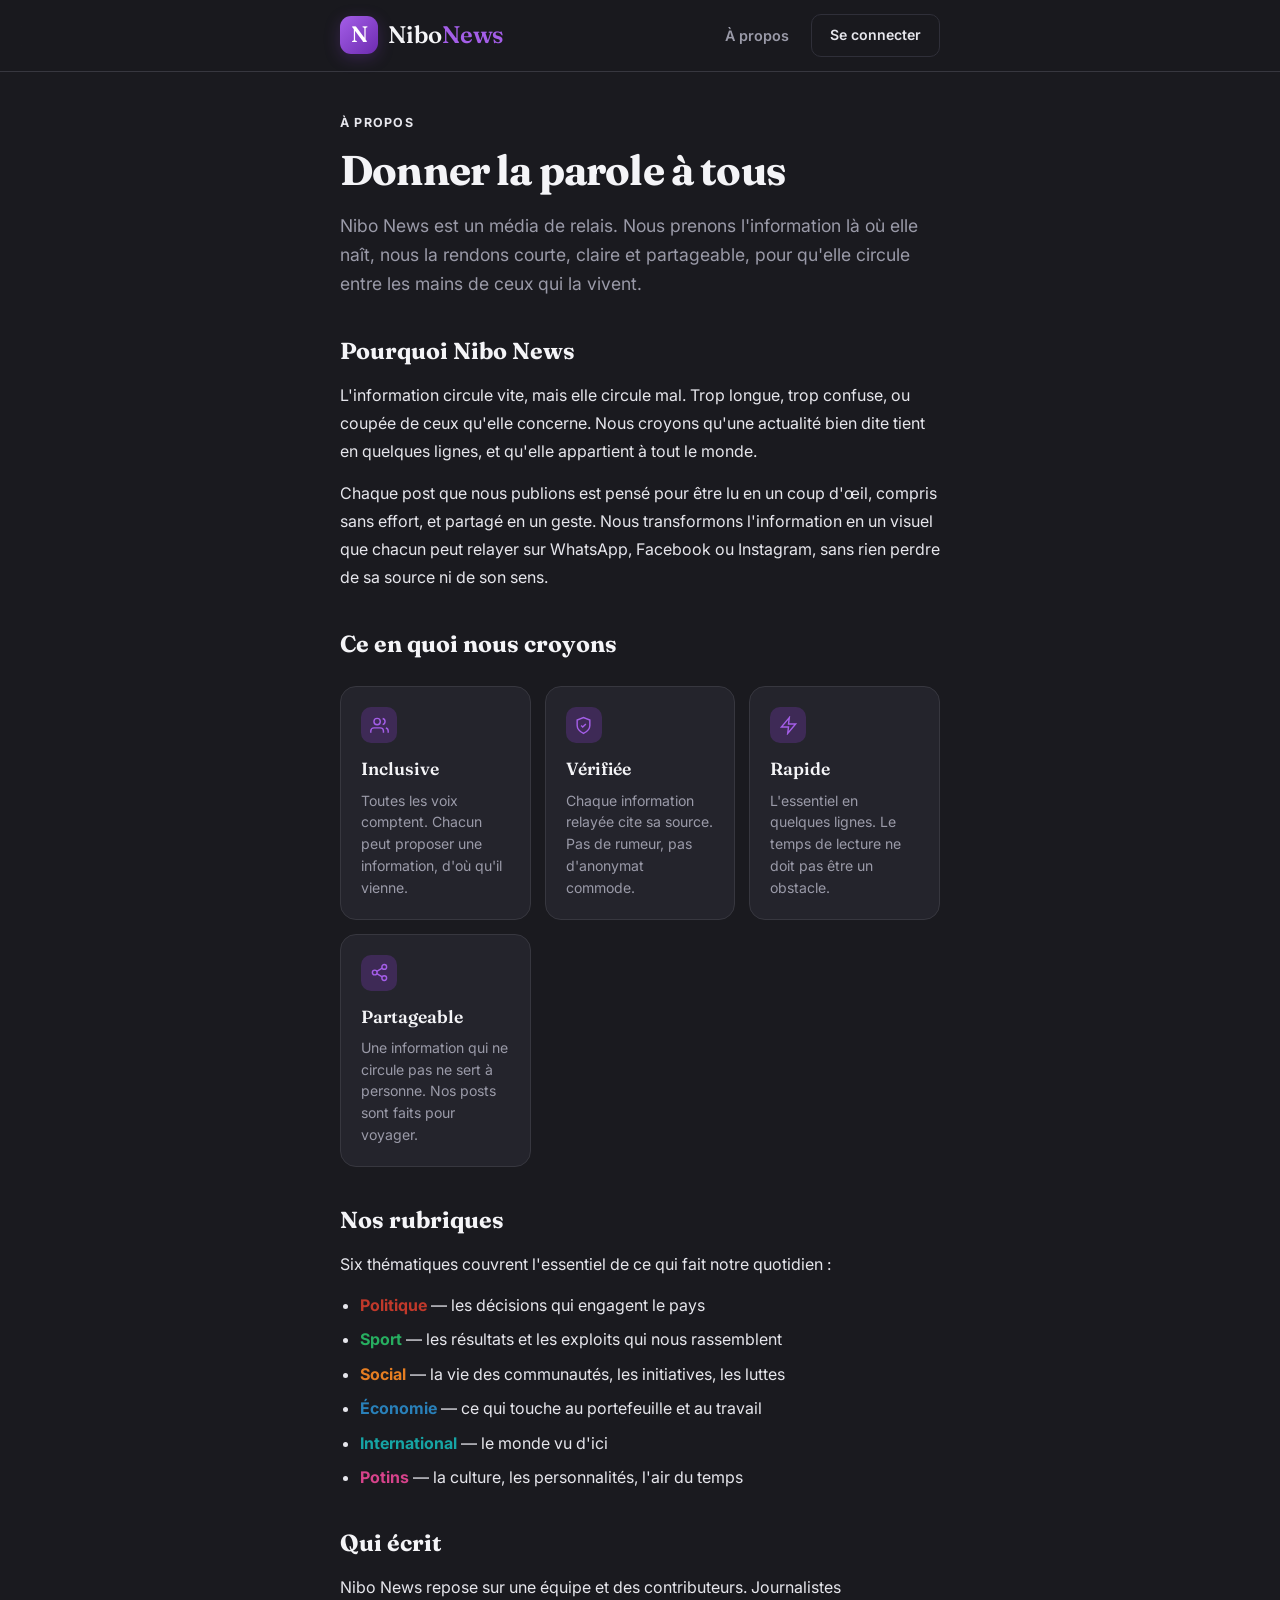
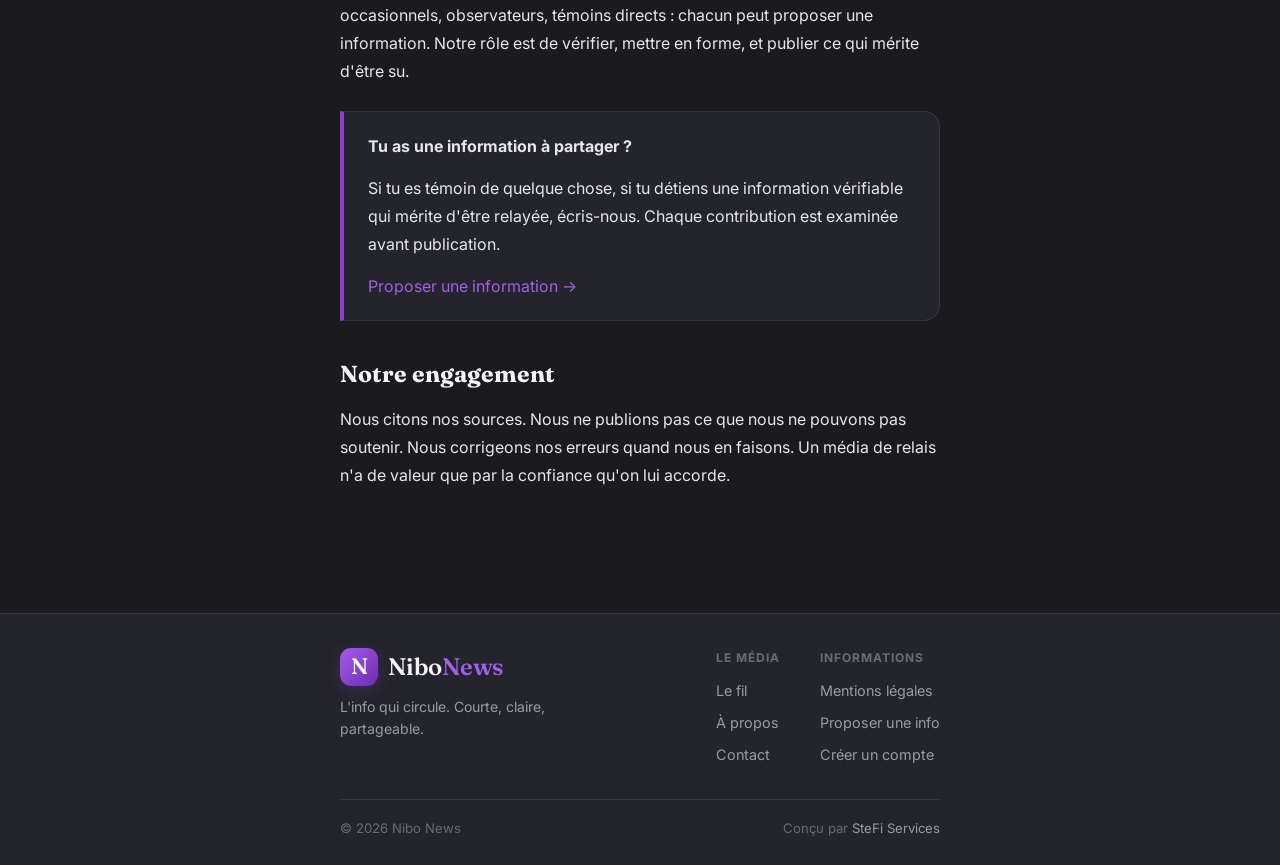
==== a-propos.html @ 6adb6b98 "Pages a propos contact mentions legales et pied de page" ====
<!DOCTYPE html>
<html lang="fr">
<head>
<meta charset="UTF-8">
<meta name="viewport" content="width=device-width, initial-scale=1.0">
<title>À propos · Nibo News</title>
<meta name="description" content="Nibo News, le média de relais qui donne la parole à tous. Une information courte, claire et partageable.">
<link rel="preconnect" href="https://fonts.googleapis.com">
<link rel="preconnect" href="https://fonts.gstatic.com" crossorigin>
<link href="https://fonts.googleapis.com/css2?family=Fraunces:ital,opsz,wght@0,9..144,400;0,9..144,500;0,9..144,600&family=Inter:wght@400;500;600;700&display=swap" rel="stylesheet">
<link rel="stylesheet" href="css/style.css">
</head>
<body>

<header>
  <div class="nav">
    <a href="index.html" class="logo"><span class="logo-mark">N</span><span class="logo-txt">Nibo<b>News</b></span></a>
    <div class="nav-actions"><a href="a-propos.html" class="nav-lien">À propos</a><a href="connexion.html" class="btn-connexion">Se connecter</a></div>
  </div>
</header>

<main class="page">
  <p class="page-kicker">À propos</p>
  <h1>Donner la parole à tous</h1>
  <p class="chapo">Nibo News est un média de relais. Nous prenons l'information là où elle naît, nous la rendons courte, claire et partageable, pour qu'elle circule entre les mains de ceux qui la vivent.</p>

  <h2>Pourquoi Nibo News</h2>
  <p>L'information circule vite, mais elle circule mal. Trop longue, trop confuse, ou coupée de ceux qu'elle concerne. Nous croyons qu'une actualité bien dite tient en quelques lignes, et qu'elle appartient à tout le monde.</p>
  <p>Chaque post que nous publions est pensé pour être lu en un coup d'œil, compris sans effort, et partagé en un geste. Nous transformons l'information en un visuel que chacun peut relayer sur WhatsApp, Facebook ou Instagram, sans rien perdre de sa source ni de son sens.</p>

  <h2>Ce en quoi nous croyons</h2>
  <div class="valeurs">
    <div class="valeur">
      <div class="v-pastille"><svg viewBox="0 0 24 24" fill="none" stroke="currentColor" stroke-width="1.8"><path d="M17 21v-2a4 4 0 0 0-4-4H5a4 4 0 0 0-4 4v2"/><circle cx="9" cy="7" r="4"/><path d="M23 21v-2a4 4 0 0 0-3-3.87"/><path d="M16 3.13a4 4 0 0 1 0 7.75"/></svg></div>
      <h3>Inclusive</h3>
      <p>Toutes les voix comptent. Chacun peut proposer une information, d'où qu'il vienne.</p>
    </div>
    <div class="valeur">
      <div class="v-pastille"><svg viewBox="0 0 24 24" fill="none" stroke="currentColor" stroke-width="1.8"><path d="M12 22s8-4 8-10V5l-8-3-8 3v7c0 6 8 10 8 10z"/><path d="M9 12l2 2 4-4"/></svg></div>
      <h3>Vérifiée</h3>
      <p>Chaque information relayée cite sa source. Pas de rumeur, pas d'anonymat commode.</p>
    </div>
    <div class="valeur">
      <div class="v-pastille"><svg viewBox="0 0 24 24" fill="none" stroke="currentColor" stroke-width="1.8"><path d="M13 2L3 14h9l-1 8 10-12h-9l1-8z"/></svg></div>
      <h3>Rapide</h3>
      <p>L'essentiel en quelques lignes. Le temps de lecture ne doit pas être un obstacle.</p>
    </div>
    <div class="valeur">
      <div class="v-pastille"><svg viewBox="0 0 24 24" fill="none" stroke="currentColor" stroke-width="1.8"><circle cx="18" cy="5" r="3"/><circle cx="6" cy="12" r="3"/><circle cx="18" cy="19" r="3"/><path d="M8.6 13.5l6.8 4M15.4 6.5l-6.8 4"/></svg></div>
      <h3>Partageable</h3>
      <p>Une information qui ne circule pas ne sert à personne. Nos posts sont faits pour voyager.</p>
    </div>
  </div>

  <h2>Nos rubriques</h2>
  <p>Six thématiques couvrent l'essentiel de ce qui fait notre quotidien :</p>
  <ul>
    <li><strong style="color:var(--politique)">Politique</strong> — les décisions qui engagent le pays</li>
    <li><strong style="color:var(--sport)">Sport</strong> — les résultats et les exploits qui nous rassemblent</li>
    <li><strong style="color:var(--social)">Social</strong> — la vie des communautés, les initiatives, les luttes</li>
    <li><strong style="color:var(--economie)">Économie</strong> — ce qui touche au portefeuille et au travail</li>
    <li><strong style="color:var(--international)">International</strong> — le monde vu d'ici</li>
    <li><strong style="color:var(--potins)">Potins</strong> — la culture, les personnalités, l'air du temps</li>
  </ul>

  <h2>Qui écrit</h2>
  <p>Nibo News repose sur une équipe et des contributeurs. Journalistes occasionnels, observateurs, témoins directs : chacun peut proposer une information. Notre rôle est de vérifier, mettre en forme, et publier ce qui mérite d'être su.</p>

  <div class="encart">
    <p><strong>Tu as une information à partager ?</strong></p>
    <p>Si tu es témoin de quelque chose, si tu détiens une information vérifiable qui mérite d'être relayée, écris-nous. Chaque contribution est examinée avant publication.</p>
    <p><a href="contact.html">Proposer une information →</a></p>
  </div>

  <h2>Notre engagement</h2>
  <p>Nous citons nos sources. Nous ne publions pas ce que nous ne pouvons pas soutenir. Nous corrigeons nos erreurs quand nous en faisons. Un média de relais n'a de valeur que par la confiance qu'on lui accorde.</p>
</main>

<footer>
  <div class="foot-inner">
    <div class="foot-haut">
      <div class="foot-marque">
        <a href="index.html" class="logo"><span class="logo-mark">N</span><span class="logo-txt">Nibo<b>News</b></span></a>
        <p>L'info qui circule. Courte, claire, partageable.</p>
      </div>
      <div class="foot-liens">
        <div class="foot-col">
          <h4>Le média</h4>
          <a href="index.html">Le fil</a>
          <a href="a-propos.html">À propos</a>
          <a href="contact.html">Contact</a>
        </div>
        <div class="foot-col">
          <h4>Informations</h4>
          <a href="mentions-legales.html">Mentions légales</a>
          <a href="contact.html">Proposer une info</a>
          <a href="inscription.html">Créer un compte</a>
        </div>
      </div>
    </div>
    <div class="foot-bas">
      <span>© 2026 Nibo News</span>
      <span>Conçu par <a href="https://stefi-services.vercel.app/" target="_blank" rel="noopener">SteFi Services</a></span>
    </div>
  </div>
</footer>

</body>
</html>
---- css/style.css ----
/* ============================================================
   Nibo News — média de relais
   Fond gris ardoise · thème pourpre · 6 rubriques colorées
   ============================================================ */
:root{
  /* Base */
  --gris:#1a1a1f;          /* fond principal, gris très sombre */
  --gris-2:#24242c;        /* cartes, surfaces */
  --gris-3:#2f2f39;        /* survol, bordures */
  --gris-line:#37373f;
  --blanc:#f4f4f7;
  --texte:#e6e6ec;
  --texte-doux:#9a9aa8;
  --texte-faible:#6b6b78;

  /* Pourpre — thème principal */
  --pourpre:#8b3fd4;
  --pourpre-c:#a45ee8;     /* clair */
  --pourpre-d:#6d2bb0;     /* foncé */
  --pourpre-glow:rgba(139,63,212,.25);

  /* Rubriques */
  --politique:#c0392b;     /* rouge grave */
  --sport:#27ae60;         /* vert vif */
  --social:#e67e22;        /* orange chaleureux */
  --economie:#2980b9;      /* bleu confiance */
  --international:#16a5a5;  /* sarcelle */
  --potins:#d6438b;        /* rose magazine */

  --serif:'Fraunces',Georgia,serif;
  --sans:'Inter',system-ui,sans-serif;
  --r:16px;
  --r-lg:22px;
  --wrap:640px;   /* colonne centrale façon fil social */
}

*{margin:0;padding:0;box-sizing:border-box}
html{scroll-behavior:smooth}
body{background:var(--gris);color:var(--texte);font-family:var(--sans);line-height:1.6;
  font-size:16px;-webkit-font-smoothing:antialiased}

/* Couleurs par rubrique (variable --c injectée) */
.r-politique{--c:var(--politique)}
.r-sport{--c:var(--sport)}
.r-social{--c:var(--social)}
.r-economie{--c:var(--economie)}
.r-international{--c:var(--international)}
.r-potins{--c:var(--potins)}

/* ============================================================
   En-tête / barre de navigation
   ============================================================ */
header{position:sticky;top:0;z-index:100;background:rgba(26,26,31,.85);
  backdrop-filter:blur(14px);border-bottom:1px solid var(--gris-line)}
.nav{max-width:var(--wrap);margin:0 auto;display:flex;align-items:center;
  justify-content:space-between;padding:14px 20px}
.logo{display:flex;align-items:center;gap:10px;text-decoration:none}
.logo-mark{width:38px;height:38px;border-radius:11px;
  background:linear-gradient(135deg,var(--pourpre-c),var(--pourpre-d));
  display:flex;align-items:center;justify-content:center;
  font-family:var(--serif);font-weight:600;font-size:1.4rem;color:#fff;
  box-shadow:0 4px 16px var(--pourpre-glow)}
.logo-txt{font-family:var(--serif);font-size:1.5rem;font-weight:600;color:var(--blanc);letter-spacing:-.01em}
.logo-txt b{color:var(--pourpre-c);font-weight:600}
.nav-actions{display:flex;align-items:center;gap:10px}
.btn-connexion{background:none;border:1px solid var(--gris-3);color:var(--texte);
  font-family:inherit;font-weight:600;font-size:.88rem;padding:9px 18px;border-radius:10px;
  cursor:pointer;text-decoration:none;transition:all .2s}
.btn-connexion:hover{border-color:var(--pourpre);color:var(--pourpre-c)}

/* ============================================================
   Filtres de rubriques
   ============================================================ */
.rubriques{position:sticky;top:67px;z-index:90;background:rgba(26,26,31,.8);
  backdrop-filter:blur(14px);border-bottom:1px solid var(--gris-line);overflow-x:auto;
  -ms-overflow-style:none;scrollbar-width:none}
.rubriques::-webkit-scrollbar{display:none}
.rubriques-inner{max-width:var(--wrap);margin:0 auto;display:flex;gap:8px;padding:12px 20px}
.rub-chip{flex:0 0 auto;background:none;border:1.5px solid var(--gris-3);color:var(--texte-doux);
  font-family:inherit;font-weight:600;font-size:.85rem;padding:7px 15px;border-radius:20px;
  cursor:pointer;transition:all .2s;white-space:nowrap}
.rub-chip:hover{border-color:var(--c,var(--pourpre));color:var(--blanc)}
.rub-chip.on{background:var(--c,var(--pourpre));border-color:var(--c,var(--pourpre));color:#fff}

/* ============================================================
   Fil de posts
   ============================================================ */
.fil{max-width:var(--wrap);margin:0 auto;padding:24px 20px 80px}

/* Carte post = l'image elle-même */
.post{background:var(--gris-2);border:1px solid var(--gris-line);border-radius:var(--r-lg);
  margin-bottom:20px;overflow:hidden;transition:border-color .2s}
.post:hover{border-color:var(--gris-3)}

/* Zone capturée pour le téléchargement (le "visuel") */
.post-visuel{position:relative;padding:26px 26px 30px;
  background:linear-gradient(160deg, color-mix(in srgb, var(--c) 16%, var(--gris-2)), var(--gris-2) 70%);
  border-top:4px solid var(--c)}
.post-head{display:flex;align-items:center;justify-content:space-between;margin-bottom:18px}
.post-rub{display:inline-flex;align-items:center;gap:7px;font-size:.78rem;font-weight:700;
  text-transform:uppercase;letter-spacing:.08em;color:var(--c)}
.post-rub::before{content:"";width:8px;height:8px;border-radius:50%;background:var(--c)}
.post-nino{font-family:var(--serif);font-size:.95rem;font-weight:600;color:var(--texte-doux)}
.post-nino b{color:var(--pourpre-c)}
.post-texte{font-family:var(--serif);font-size:1.5rem;line-height:1.4;color:var(--blanc);
  font-weight:500;letter-spacing:-.01em}
.post-visuel.court .post-texte{font-size:1.9rem;line-height:1.35}
.post-foot{display:flex;align-items:center;gap:8px;margin-top:22px;padding-top:16px;
  border-top:1px solid color-mix(in srgb, var(--c) 20%, transparent)}
.post-foot .pf-dot{width:5px;height:5px;border-radius:50%;background:var(--texte-faible)}
.post-date{font-size:.82rem;color:var(--texte-doux)}
.post-watermark{margin-left:auto;font-family:var(--serif);font-size:.85rem;color:var(--texte-faible)}
.post-watermark b{color:var(--pourpre-c)}

/* Barre d'actions (hors visuel) */
.post-actions{display:flex;align-items:center;gap:4px;padding:10px 16px;background:var(--gris-2)}
.act{display:inline-flex;align-items:center;gap:7px;background:none;border:0;
  color:var(--texte-doux);font-family:inherit;font-size:.85rem;font-weight:600;
  padding:9px 12px;border-radius:10px;cursor:pointer;transition:all .2s}
.act:hover{background:var(--gris-3);color:var(--blanc)}
.act.like:hover{color:#e0245e}
.act.like.on{color:#e0245e}
.act svg{width:18px;height:18px}
.act-count{font-variant-numeric:tabular-nums}
.act-share{margin-left:auto}
.act-dl{color:var(--pourpre-c)}
.act-dl:hover{background:var(--pourpre-glow);color:var(--pourpre-c)}

/* Menu de partage */
.share-menu{display:none;gap:6px;padding:8px 16px 14px;background:var(--gris-2);flex-wrap:wrap}
.share-menu.open{display:flex}
.share-btn{display:inline-flex;align-items:center;gap:6px;font-family:inherit;font-weight:600;
  font-size:.82rem;padding:8px 14px;border-radius:9px;border:0;cursor:pointer;color:#fff;text-decoration:none}
.share-wa{background:#25d366}
.share-fb{background:#1877f2}
.share-x{background:#000;border:1px solid #333}
.share-tg{background:#0088cc}

/* Format de téléchargement (carré / story) */
.dl-menu{display:none;gap:8px;padding:8px 16px 14px;background:var(--gris-2)}
.dl-menu.open{display:flex}
.dl-opt{flex:1;background:var(--gris-3);border:1px solid var(--gris-line);color:var(--texte);
  font-family:inherit;font-weight:600;font-size:.82rem;padding:10px;border-radius:9px;cursor:pointer;transition:all .2s}
.dl-opt:hover{border-color:var(--pourpre);color:var(--pourpre-c)}

/* ============================================================
   Hero d'accueil
   ============================================================ */
.hero{max-width:var(--wrap);margin:0 auto;padding:40px 20px 8px;text-align:center}
.hero h1{font-family:var(--serif);font-size:clamp(2rem,6vw,2.8rem);font-weight:600;
  color:var(--blanc);letter-spacing:-.02em;line-height:1.1;margin-bottom:12px}
.hero h1 b{color:var(--pourpre-c);font-weight:600}
.hero p{color:var(--texte-doux);font-size:1.05rem;max-width:440px;margin:0 auto}

/* ============================================================
   Responsive
   ============================================================ */
@media (max-width:520px){
  .post-texte{font-size:1.3rem}
  .post-visuel.court .post-texte{font-size:1.6rem}
  .act span:not(.act-count){display:none}
  .act{padding:9px 10px}
}

@media (prefers-reduced-motion:reduce){*{animation:none!important;transition:none!important}}

/* ============================================================
   Newsletter
   ============================================================ */
.newsletter{max-width:var(--wrap);margin:0 auto 80px;padding:0 20px}
.nl-inner{background:linear-gradient(150deg, color-mix(in srgb, var(--pourpre) 22%, var(--gris-2)), var(--gris-2));
  border:1px solid var(--gris-line);border-radius:var(--r-lg);padding:34px 28px;text-align:center}
.nl-inner h2{font-family:var(--serif);font-size:1.6rem;color:var(--blanc);margin-bottom:8px}
.nl-inner p{color:var(--texte-doux);margin-bottom:20px;font-size:.95rem}
.nl-form{display:flex;gap:10px;max-width:420px;margin:0 auto;flex-wrap:wrap}
.nl-form input{flex:1;min-width:200px;background:var(--gris);border:1px solid var(--gris-3);border-radius:11px;
  padding:12px 15px;font-family:inherit;font-size:.95rem;color:var(--texte)}
.nl-form input:focus{outline:none;border-color:var(--pourpre)}
.nl-form button{background:var(--pourpre);color:#fff;border:0;font-family:inherit;font-weight:600;
  font-size:.92rem;padding:12px 24px;border-radius:11px;cursor:pointer;transition:background .2s}
.nl-form button:hover{background:var(--pourpre-d)}
.nl-msg{margin-top:14px;font-size:.9rem;min-height:20px}
.nl-msg.ok{color:#4ade80}
.nl-msg.err{color:#f87171}

/* État vide du fil */
.fil-vide{text-align:center;padding:70px 24px;background:var(--gris-2);
  border:1px dashed var(--gris-3);border-radius:var(--r-lg)}
.fv-icone{width:60px;height:60px;margin:0 auto 18px;border-radius:16px;
  background:linear-gradient(135deg,var(--pourpre-c),var(--pourpre-d));
  display:flex;align-items:center;justify-content:center;box-shadow:0 6px 20px var(--pourpre-glow)}
.fv-icone svg{width:30px;height:30px;color:#fff}
.fil-vide h2{font-family:var(--serif);font-size:1.5rem;color:var(--blanc);margin-bottom:10px}
.fil-vide p{color:var(--texte-doux);max-width:360px;margin:0 auto;font-size:.95rem}

/* Source du post (crédibilité du relais) */
.post-source{font-size:.82rem;color:var(--texte-doux);font-style:italic}

/* Note du menu de partage de repli */
.share-note{width:100%;font-size:.8rem;color:var(--texte-faible);font-style:italic;padding-top:4px}

/* ============================================================
   Pied de page du site
   ============================================================ */
footer{border-top:1px solid var(--gris-line);background:var(--gris-2);margin-top:40px}
.foot-inner{max-width:var(--wrap);margin:0 auto;padding:34px 20px 26px}
.foot-haut{display:flex;justify-content:space-between;gap:26px;flex-wrap:wrap;margin-bottom:24px}
.foot-marque{max-width:260px}
.foot-marque .logo{margin-bottom:10px}
.foot-marque p{color:var(--texte-doux);font-size:.88rem;line-height:1.55}
.foot-liens{display:flex;gap:40px;flex-wrap:wrap}
.foot-col h4{font-size:.75rem;font-weight:700;text-transform:uppercase;letter-spacing:.08em;
  color:var(--texte-faible);margin-bottom:12px}
.foot-col a{display:block;color:var(--texte-doux);text-decoration:none;font-size:.9rem;
  margin-bottom:9px;transition:color .2s}
.foot-col a:hover{color:var(--pourpre-c)}
.foot-bas{border-top:1px solid var(--gris-line);padding-top:18px;display:flex;
  justify-content:space-between;gap:14px;flex-wrap:wrap;font-size:.82rem;color:var(--texte-faible)}
.foot-bas a{color:var(--texte-doux);text-decoration:none}
.foot-bas a:hover{color:var(--pourpre-c)}

/* ============================================================
   Pages de contenu (à propos, mentions, contact)
   ============================================================ */
.page{max-width:var(--wrap);margin:0 auto;padding:40px 20px 70px}
.page-kicker{font-size:.78rem;font-weight:700;text-transform:uppercase;letter-spacing:.1em;
  color:var(--pourpre-c);margin-bottom:10px}
.page h1{font-family:var(--serif);font-size:clamp(1.9rem,5vw,2.6rem);color:var(--blanc);
  line-height:1.15;margin-bottom:16px;letter-spacing:-.02em}
.page .chapo{font-size:1.1rem;color:var(--texte-doux);line-height:1.65;margin-bottom:34px}
.page h2{font-family:var(--serif);font-size:1.45rem;color:var(--blanc);margin:34px 0 12px}
.page h3{font-size:1.05rem;font-weight:600;color:var(--texte);margin:22px 0 8px}
.page p{color:var(--texte);line-height:1.75;margin-bottom:14px}
.page ul{margin:0 0 16px 20px;color:var(--texte)}
.page li{margin-bottom:8px;line-height:1.65}
.page a{color:var(--pourpre-c);text-decoration:none}
.page a:hover{text-decoration:underline}
.encart{background:var(--gris-2);border:1px solid var(--gris-line);border-left:4px solid var(--pourpre);
  border-radius:0 var(--r) var(--r) 0;padding:20px 24px;margin:26px 0}
.encart p:last-child{margin-bottom:0}
.valeurs{display:grid;grid-template-columns:repeat(auto-fit,minmax(180px,1fr));gap:14px;margin:24px 0}
.valeur{background:var(--gris-2);border:1px solid var(--gris-line);border-radius:var(--r);padding:20px}
.valeur .v-pastille{width:36px;height:36px;border-radius:10px;display:flex;align-items:center;
  justify-content:center;margin-bottom:12px;background:var(--pourpre-glow)}
.valeur .v-pastille svg{width:19px;height:19px;color:var(--pourpre-c)}
.valeur h3{margin:0 0 6px;font-family:var(--serif);font-size:1.1rem;color:var(--blanc)}
.valeur p{font-size:.88rem;color:var(--texte-doux);margin:0;line-height:1.55}

/* Contact */
.contact-grid{display:grid;grid-template-columns:1fr;gap:16px;margin-bottom:32px}
.contact-carte{background:var(--gris-2);border:1px solid var(--gris-line);border-radius:var(--r);
  padding:20px 22px;display:flex;align-items:center;gap:16px;text-decoration:none;transition:border-color .2s}
.contact-carte:hover{border-color:var(--pourpre)}
.cc-icone{width:44px;height:44px;border-radius:12px;background:var(--pourpre-glow);flex:0 0 auto;
  display:flex;align-items:center;justify-content:center}
.cc-icone svg{width:21px;height:21px;color:var(--pourpre-c)}
.cc-txt h3{margin:0 0 2px;font-size:1rem;font-weight:600;color:var(--blanc)}
.cc-txt p{margin:0;font-size:.88rem;color:var(--texte-doux)}
.form-carte{background:var(--gris-2);border:1px solid var(--gris-line);border-radius:var(--r);padding:26px}
.form-carte h2{margin-top:0}
.f-field{margin-bottom:16px}
.f-field label{display:block;font-size:.82rem;font-weight:600;margin-bottom:6px;color:var(--texte)}
.f-field input,.f-field select,.f-field textarea{width:100%;background:var(--gris);border:1px solid var(--gris-3);
  border-radius:10px;padding:12px 14px;font-family:inherit;font-size:.98rem;color:var(--texte)}
.f-field input:focus,.f-field select:focus,.f-field textarea:focus{outline:none;border-color:var(--pourpre)}
.f-field textarea{min-height:110px;resize:vertical;line-height:1.55}
.f-field .hint{font-size:.8rem;color:var(--texte-faible);margin-top:5px}
.btn-p{background:var(--pourpre);color:#fff;border:0;font-family:inherit;font-weight:600;font-size:.95rem;
  padding:12px 24px;border-radius:11px;cursor:pointer;transition:background .2s}
.btn-p:hover{background:var(--pourpre-d)}
.f-msg{display:none;padding:11px 14px;border-radius:10px;font-size:.9rem;margin-bottom:14px}
.f-msg.on{display:block}
.f-msg.ok{background:rgba(39,174,96,.15);color:#4ade80}
.f-msg.err{background:rgba(192,57,43,.15);color:#f87171}
@media (min-width:560px){.contact-grid{grid-template-columns:1fr 1fr}}

/* Lien de navigation dans l'en-tête */
.nav-lien{color:var(--texte-doux);text-decoration:none;font-size:.9rem;font-weight:600;
  padding:9px 12px;transition:color .2s}
.nav-lien:hover{color:var(--pourpre-c)}
@media (max-width:420px){.nav-lien{display:none}}
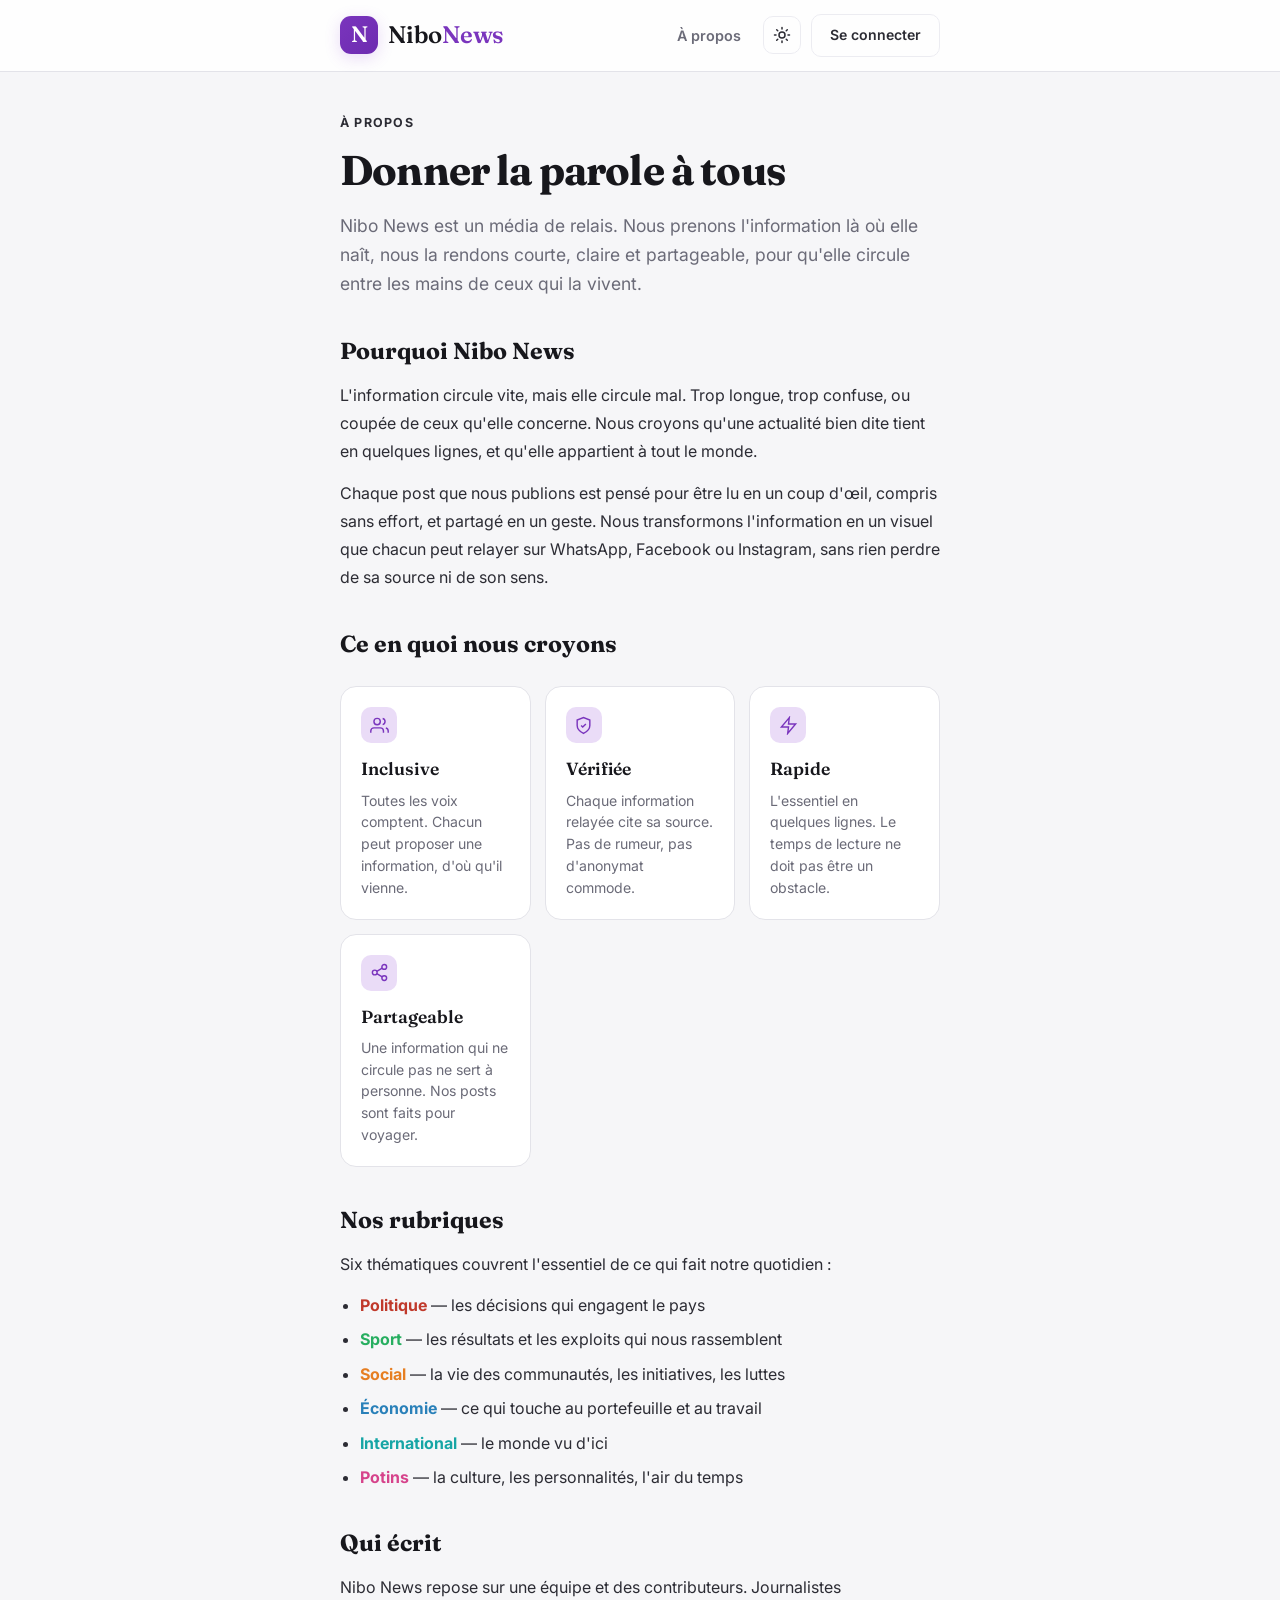
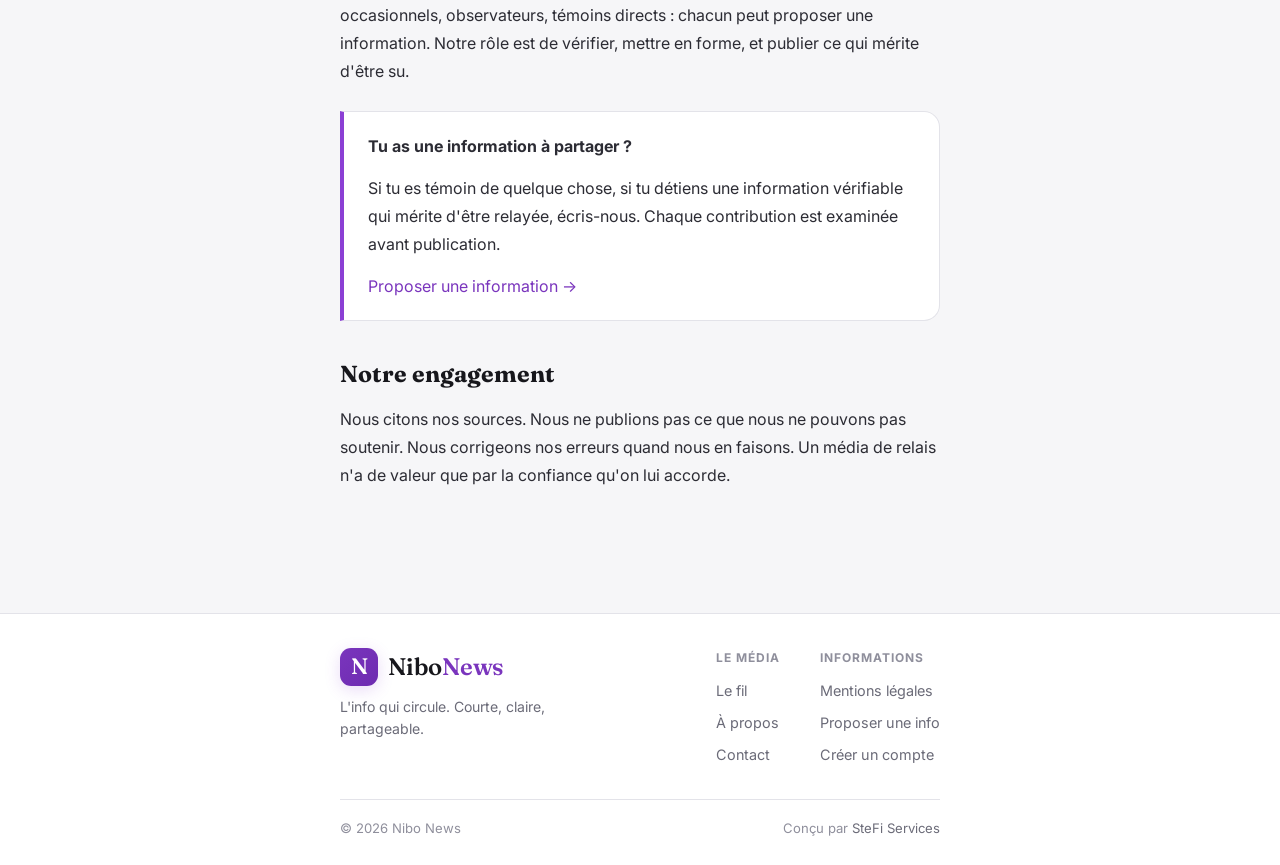
==== commit 92bacd16: "🎨✨ Thème clair par défaut + bascule sombre, posts épurés, rubriques Divers/Écologie ☀️ Thème clair p" ====
--- a/a-propos.html
+++ b/a-propos.html
@@ -2,6 +2,7 @@
 <html lang="fr">
 <head>
 <meta charset="UTF-8">
+<script>(function(){try{var t=localStorage.getItem("nibo-theme");if(t==="dark")document.documentElement.setAttribute("data-theme","dark");}catch(e){}})();</script>
 <meta name="viewport" content="width=device-width, initial-scale=1.0">
 <title>À propos · Nibo News</title>
 <meta name="description" content="Nibo News, le média de relais qui donne la parole à tous. Une information courte, claire et partageable.">
@@ -15,7 +16,7 @@
 <header>
   <div class="nav">
     <a href="index.html" class="logo"><span class="logo-mark">N</span><span class="logo-txt">Nibo<b>News</b></span></a>
-    <div class="nav-actions"><a href="a-propos.html" class="nav-lien">À propos</a><a href="connexion.html" class="btn-connexion">Se connecter</a></div>
+    <div class="nav-actions"><a href="a-propos.html" class="nav-lien">À propos</a><button class="theme-toggle" type="button" aria-label="Changer de thème" title="Changer de thème"><svg class="ico-soleil" viewBox="0 0 24 24" fill="none" stroke="currentColor" stroke-width="2" stroke-linecap="round" stroke-linejoin="round"><circle cx="12" cy="12" r="4"/><path d="M12 2v2M12 20v2M4.93 4.93l1.41 1.41M17.66 17.66l1.41 1.41M2 12h2M20 12h2M6.34 17.66l-1.41 1.41M19.07 4.93l-1.41 1.41"/></svg><svg class="ico-lune" viewBox="0 0 24 24" fill="none" stroke="currentColor" stroke-width="2" stroke-linecap="round" stroke-linejoin="round"><path d="M21 12.79A9 9 0 1 1 11.21 3 7 7 0 0 0 21 12.79Z"/></svg></button><a href="connexion.html" class="btn-connexion">Se connecter</a></div>
   </div>
 </header>
 
@@ -105,5 +106,6 @@
   </div>
 </footer>
 
+<script src="js/theme.js"></script>
 </body>
 </html>
--- a/css/style.css
+++ b/css/style.css
@@ -1,43 +1,64 @@
 /* ============================================================
    Nibo News — média de relais
-   Fond gris ardoise · thème pourpre · 6 rubriques colorées
+   Thème clair (par défaut) + thème sombre (bascule) · pourpre · rubriques colorées
    ============================================================ */
 :root{
-  /* Base */
-  --gris:#1a1a1f;          /* fond principal, gris très sombre */
-  --gris-2:#24242c;        /* cartes, surfaces */
-  --gris-3:#2f2f39;        /* survol, bordures */
+  /* Base — thème clair (par défaut) */
+  --gris:#f6f6f8;          /* fond principal */
+  --gris-2:#ffffff;        /* cartes, surfaces */
+  --gris-3:#ececf1;        /* survol, bordures */
+  --gris-line:#e3e3e9;
+  --blanc:#17171c;         /* texte fort (titres) */
+  --texte:#2c2c34;
+  --texte-doux:#6b6b78;
+  --texte-faible:#8f8f9c;
+  --voile:rgba(255,255,255,.85);
+
+  /* Pourpre — thème principal */
+  --pourpre:#8b3fd4;
+  --pourpre-c:#7a35bd;     /* ajusté pour contraste sur fond clair */
+  --pourpre-d:#6d2bb0;     /* foncé */
+  --pourpre-glow:rgba(139,63,212,.18);
+
+  /* Rubriques */
+  --politique:#c0392b;     /* rouge grave (legacy) */
+  --sport:#27ae60;         /* vert vif */
+  --social:#e67e22;        /* orange chaleureux (legacy) */
+  --economie:#2980b9;      /* bleu confiance (legacy) */
+  --international:#16a5a5;  /* sarcelle (legacy) */
+  --potins:#d6438b;        /* rose magazine (legacy) */
+  --societe:#f39c12;       /* ambre chaleureux */
+  --art:#9b59b6;           /* violet artistique */
+  --technologique:#00b4d8; /* cyan techno */
+  --divers:#c0392b;        /* rouge grave (ex-Politique) */
+  --ecologie:#16a085;      /* vert-sarcelle nature/ciel */
+
+  --serif:'Fraunces',Georgia,serif;
+  --sans:'Inter',system-ui,sans-serif;
+  --r:16px;
+  --r-lg:22px;
+  --wrap:640px;   /* colonne centrale façon fil social */
+}
+
+/* Base — thème sombre (activé via data-theme="dark" sur <html>) */
+html[data-theme="dark"]{
+  --gris:#1a1a1f;
+  --gris-2:#24242c;
+  --gris-3:#2f2f39;
   --gris-line:#37373f;
   --blanc:#f4f4f7;
   --texte:#e6e6ec;
   --texte-doux:#9a9aa8;
   --texte-faible:#6b6b78;
-
-  /* Pourpre — thème principal */
-  --pourpre:#8b3fd4;
-  --pourpre-c:#a45ee8;     /* clair */
-  --pourpre-d:#6d2bb0;     /* foncé */
+  --voile:rgba(26,26,31,.85);
+  --pourpre-c:#a45ee8;
   --pourpre-glow:rgba(139,63,212,.25);
-
-  /* Rubriques */
-  --politique:#c0392b;     /* rouge grave */
-  --sport:#27ae60;         /* vert vif */
-  --social:#e67e22;        /* orange chaleureux */
-  --economie:#2980b9;      /* bleu confiance */
-  --international:#16a5a5;  /* sarcelle */
-  --potins:#d6438b;        /* rose magazine */
-
-  --serif:'Fraunces',Georgia,serif;
-  --sans:'Inter',system-ui,sans-serif;
-  --r:16px;
-  --r-lg:22px;
-  --wrap:640px;   /* colonne centrale façon fil social */
 }
 
 *{margin:0;padding:0;box-sizing:border-box}
 html{scroll-behavior:smooth}
 body{background:var(--gris);color:var(--texte);font-family:var(--sans);line-height:1.6;
-  font-size:16px;-webkit-font-smoothing:antialiased}
+  font-size:16px;-webkit-font-smoothing:antialiased;transition:background .25s,color .25s}
 
 /* Couleurs par rubrique (variable --c injectée) */
 .r-politique{--c:var(--politique)}
@@ -46,11 +67,28 @@
 .r-economie{--c:var(--economie)}
 .r-international{--c:var(--international)}
 .r-potins{--c:var(--potins)}
+.r-societe{--c:var(--societe)}
+.r-art{--c:var(--art)}
+.r-technologique{--c:var(--technologique)}
+.r-divers{--c:var(--divers)}
+.r-ecologie{--c:var(--ecologie)}
+
+/* ============================================================
+   Bascule de thème
+   ============================================================ */
+.theme-toggle{background:none;border:1px solid var(--gris-3);color:var(--texte);
+  width:38px;height:38px;border-radius:10px;cursor:pointer;display:inline-flex;
+  align-items:center;justify-content:center;transition:all .2s;flex:none}
+.theme-toggle:hover{border-color:var(--pourpre);color:var(--pourpre-c)}
+.theme-toggle svg{width:18px;height:18px}
+.theme-toggle .ico-lune{display:none}
+html[data-theme="dark"] .theme-toggle .ico-soleil{display:none}
+html[data-theme="dark"] .theme-toggle .ico-lune{display:inline-flex}
 
 /* ============================================================
    En-tête / barre de navigation
    ============================================================ */
-header{position:sticky;top:0;z-index:100;background:rgba(26,26,31,.85);
+header{position:sticky;top:0;z-index:100;background:var(--voile);
   backdrop-filter:blur(14px);border-bottom:1px solid var(--gris-line)}
 .nav{max-width:var(--wrap);margin:0 auto;display:flex;align-items:center;
   justify-content:space-between;padding:14px 20px}
@@ -71,16 +109,21 @@
 /* ============================================================
    Filtres de rubriques
    ============================================================ */
-.rubriques{position:sticky;top:67px;z-index:90;background:rgba(26,26,31,.8);
-  backdrop-filter:blur(14px);border-bottom:1px solid var(--gris-line);overflow-x:auto;
-  -ms-overflow-style:none;scrollbar-width:none}
-.rubriques::-webkit-scrollbar{display:none}
-.rubriques-inner{max-width:var(--wrap);margin:0 auto;display:flex;gap:8px;padding:12px 20px}
-.rub-chip{flex:0 0 auto;background:none;border:1.5px solid var(--gris-3);color:var(--texte-doux);
-  font-family:inherit;font-weight:600;font-size:.85rem;padding:7px 15px;border-radius:20px;
-  cursor:pointer;transition:all .2s;white-space:nowrap}
-.rub-chip:hover{border-color:var(--c,var(--pourpre));color:var(--blanc)}
-.rub-chip.on{background:var(--c,var(--pourpre));border-color:var(--c,var(--pourpre));color:#fff}
+.rubriques{position:sticky;top:67px;z-index:90;background:var(--voile);
+  backdrop-filter:blur(14px);border-bottom:1px solid var(--gris-line)}
+/* Toutes les rubriques visibles : elles passent à la ligne au lieu de défiler */
+.rubriques-inner{max-width:var(--wrap);margin:0 auto;display:flex;flex-wrap:wrap;
+  gap:7px;padding:12px 20px;justify-content:center}
+.rub-chip{background:none;border:1.5px solid var(--c,var(--gris-3));color:var(--c,var(--texte-doux));
+  font-family:inherit;font-weight:700;font-size:.85rem;padding:7px 16px;border-radius:20px;
+  cursor:pointer;transition:all .25s cubic-bezier(.34,1.56,.64,1);white-space:nowrap}
+.rub-chip:hover{background:var(--c,var(--pourpre));border-color:var(--c,var(--pourpre));color:#fff;
+  transform:translateY(-2px) scale(1.05);
+  box-shadow:0 6px 18px -4px var(--c,var(--pourpre-glow))}
+.rub-chip.on{background:linear-gradient(135deg,var(--c,var(--pourpre)),var(--c,var(--pourpre)) 60%,rgba(255,255,255,.25));
+  border-color:var(--c,var(--pourpre));color:#fff;
+  box-shadow:0 4px 16px -2px var(--c,var(--pourpre-glow)),0 0 0 3px color-mix(in srgb,var(--c,var(--pourpre)) 25%,transparent);
+  transform:scale(1.06)}
 
 /* ============================================================
    Fil de posts
@@ -88,25 +131,26 @@
 .fil{max-width:var(--wrap);margin:0 auto;padding:24px 20px 80px}
 
 /* Carte post = l'image elle-même */
-.post{background:var(--gris-2);border:1px solid var(--gris-line);border-radius:var(--r-lg);
-  margin-bottom:20px;overflow:hidden;transition:border-color .2s}
-.post:hover{border-color:var(--gris-3)}
+.post{background:var(--gris-2);border:1px solid var(--gris-line);border-radius:var(--r);
+  margin-bottom:14px;overflow:hidden;transition:border-color .2s}
+.post:hover{border-color:var(--c,var(--gris-3))}
 
 /* Zone capturée pour le téléchargement (le "visuel") */
-.post-visuel{position:relative;padding:26px 26px 30px;
-  background:linear-gradient(160deg, color-mix(in srgb, var(--c) 16%, var(--gris-2)), var(--gris-2) 70%);
-  border-top:4px solid var(--c)}
-.post-head{display:flex;align-items:center;justify-content:space-between;margin-bottom:18px}
-.post-rub{display:inline-flex;align-items:center;gap:7px;font-size:.78rem;font-weight:700;
-  text-transform:uppercase;letter-spacing:.08em;color:var(--c)}
-.post-rub::before{content:"";width:8px;height:8px;border-radius:50%;background:var(--c)}
+.post-visuel{position:relative;padding:20px 22px 22px;
+  background:var(--gris-2);
+  border-top:3px solid var(--c)}
+.post-head{display:flex;align-items:center;justify-content:space-between;margin-bottom:14px}
+.post-rub{display:inline-flex;align-items:center;font-size:.72rem;font-weight:700;
+  text-transform:uppercase;letter-spacing:.06em;color:var(--c);
+  background:color-mix(in srgb, var(--c) 13%, transparent);
+  padding:3px 9px;border-radius:6px}
 .post-nino{font-family:var(--serif);font-size:.95rem;font-weight:600;color:var(--texte-doux)}
 .post-nino b{color:var(--pourpre-c)}
-.post-texte{font-family:var(--serif);font-size:1.5rem;line-height:1.4;color:var(--blanc);
+.post-texte{font-family:var(--serif);font-size:1.28rem;line-height:1.45;color:var(--blanc);
   font-weight:500;letter-spacing:-.01em}
-.post-visuel.court .post-texte{font-size:1.9rem;line-height:1.35}
-.post-foot{display:flex;align-items:center;gap:8px;margin-top:22px;padding-top:16px;
-  border-top:1px solid color-mix(in srgb, var(--c) 20%, transparent)}
+.post-visuel.court .post-texte{font-size:1.5rem;line-height:1.4}
+.post-foot{display:flex;align-items:center;gap:8px;margin-top:16px;padding-top:12px;
+  border-top:1px solid var(--gris-line)}
 .post-foot .pf-dot{width:5px;height:5px;border-radius:50%;background:var(--texte-faible)}
 .post-date{font-size:.82rem;color:var(--texte-doux)}
 .post-watermark{margin-left:auto;font-family:var(--serif);font-size:.85rem;color:var(--texte-faible)}
@@ -279,3 +323,28 @@
   padding:9px 12px;transition:color .2s}
 .nav-lien:hover{color:var(--pourpre-c)}
 @media (max-width:420px){.nav-lien{display:none}}
+
+/* Rubriques : ajustement sur petits écrans (tout reste visible) */
+@media (max-width:430px){
+  .rubriques-inner{gap:6px;padding:11px 14px}
+  .rub-chip{font-size:.79rem;padding:6px 12px}
+}
+@media (max-width:340px){
+  .rub-chip{font-size:.75rem;padding:6px 10px}
+}
+
+/* Sélecteur de langue (admin) */
+.lang-chip{min-width:96px;text-align:center}
+#langSelect input:checked + .rs-chip{background:var(--pourpre);border-color:var(--pourpre);color:#fff}
+
+/* Marqueur de langue sur les posts */
+.post-langue{font-size:.7rem;font-weight:700;letter-spacing:.05em;text-transform:uppercase;
+  padding:2px 8px;border-radius:20px;background:var(--pourpre-glow);color:var(--pourpre-c);margin-left:8px}
+
+/* Filtre de langue */
+.langues-inner{max-width:var(--wrap);margin:0 auto;display:flex;gap:6px;padding:0 20px 11px;
+  justify-content:center;flex-wrap:wrap}
+.lang-filtre{background:none;border:0;color:var(--texte-faible);font-family:inherit;
+  font-weight:600;font-size:.8rem;padding:5px 12px;border-radius:8px;cursor:pointer;transition:all .2s}
+.lang-filtre:hover{color:var(--texte)}
+.lang-filtre.on{background:var(--pourpre-glow);color:var(--pourpre-c)}
